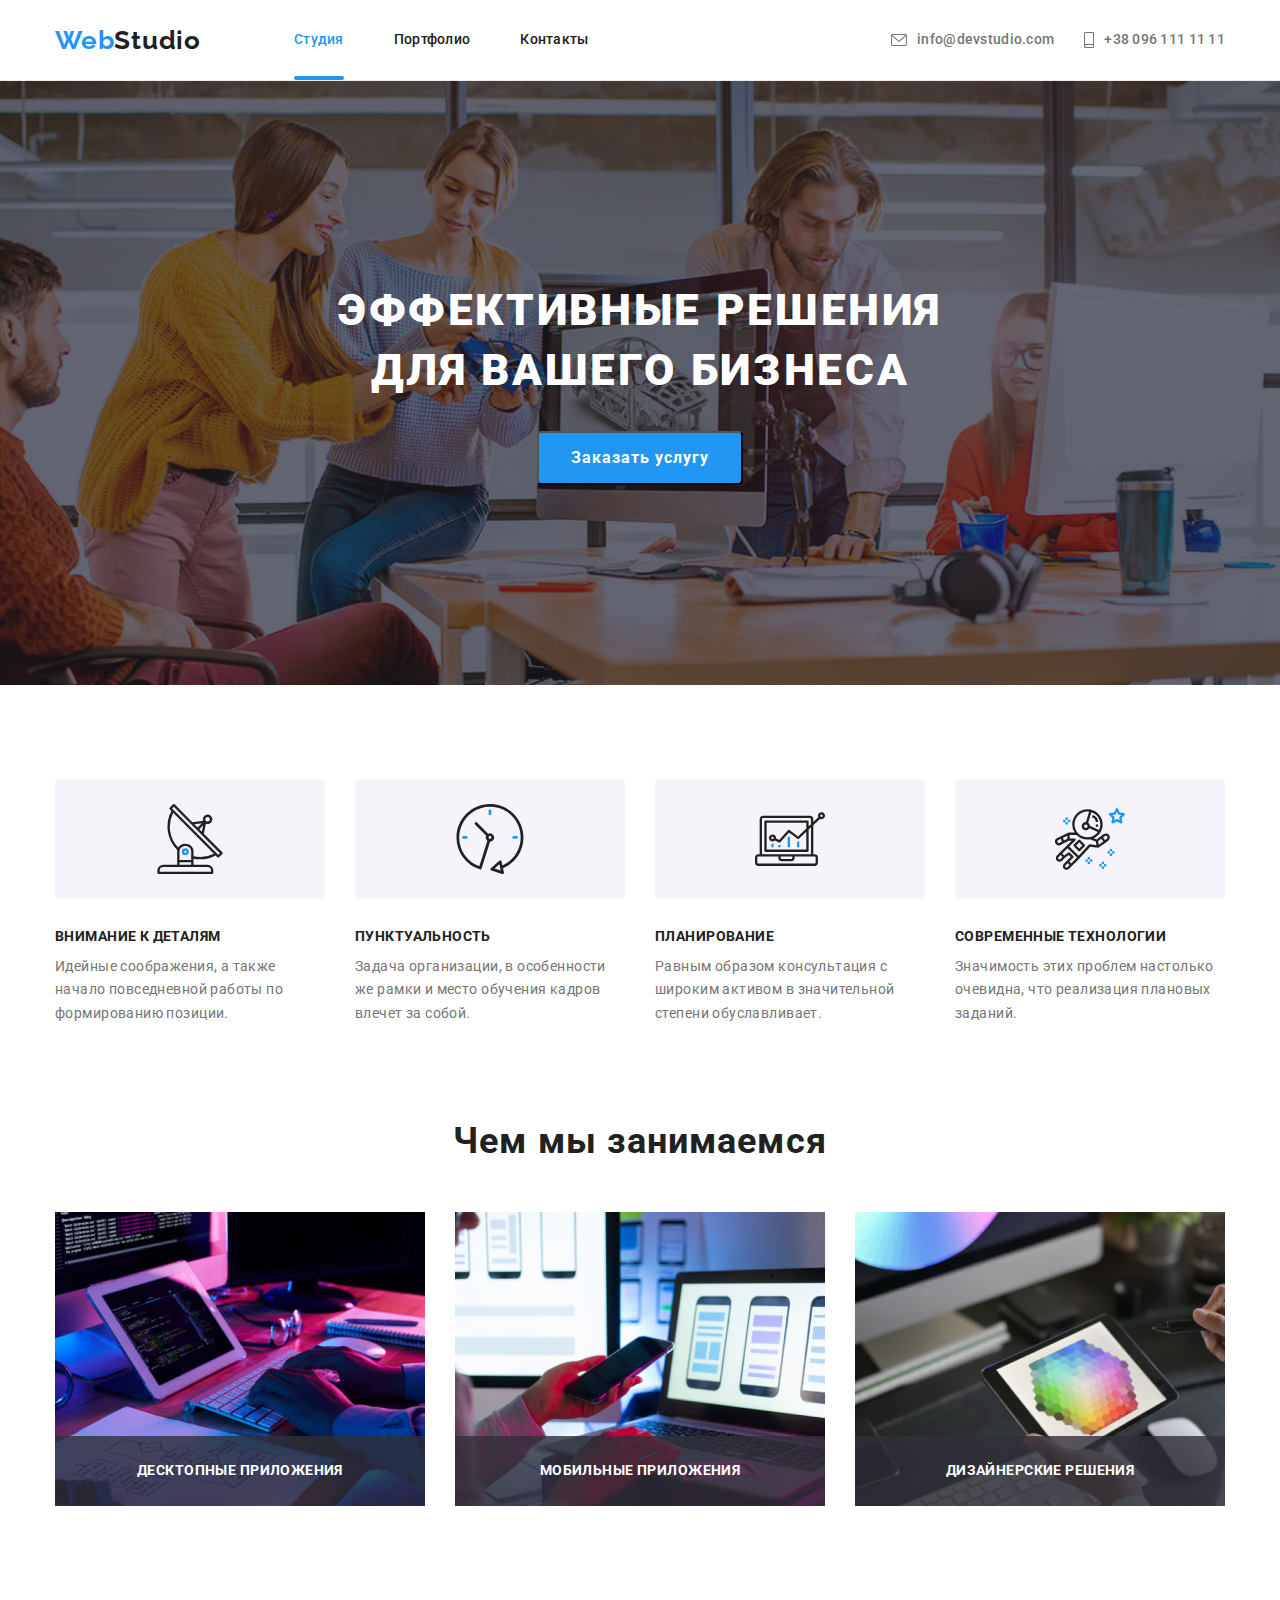
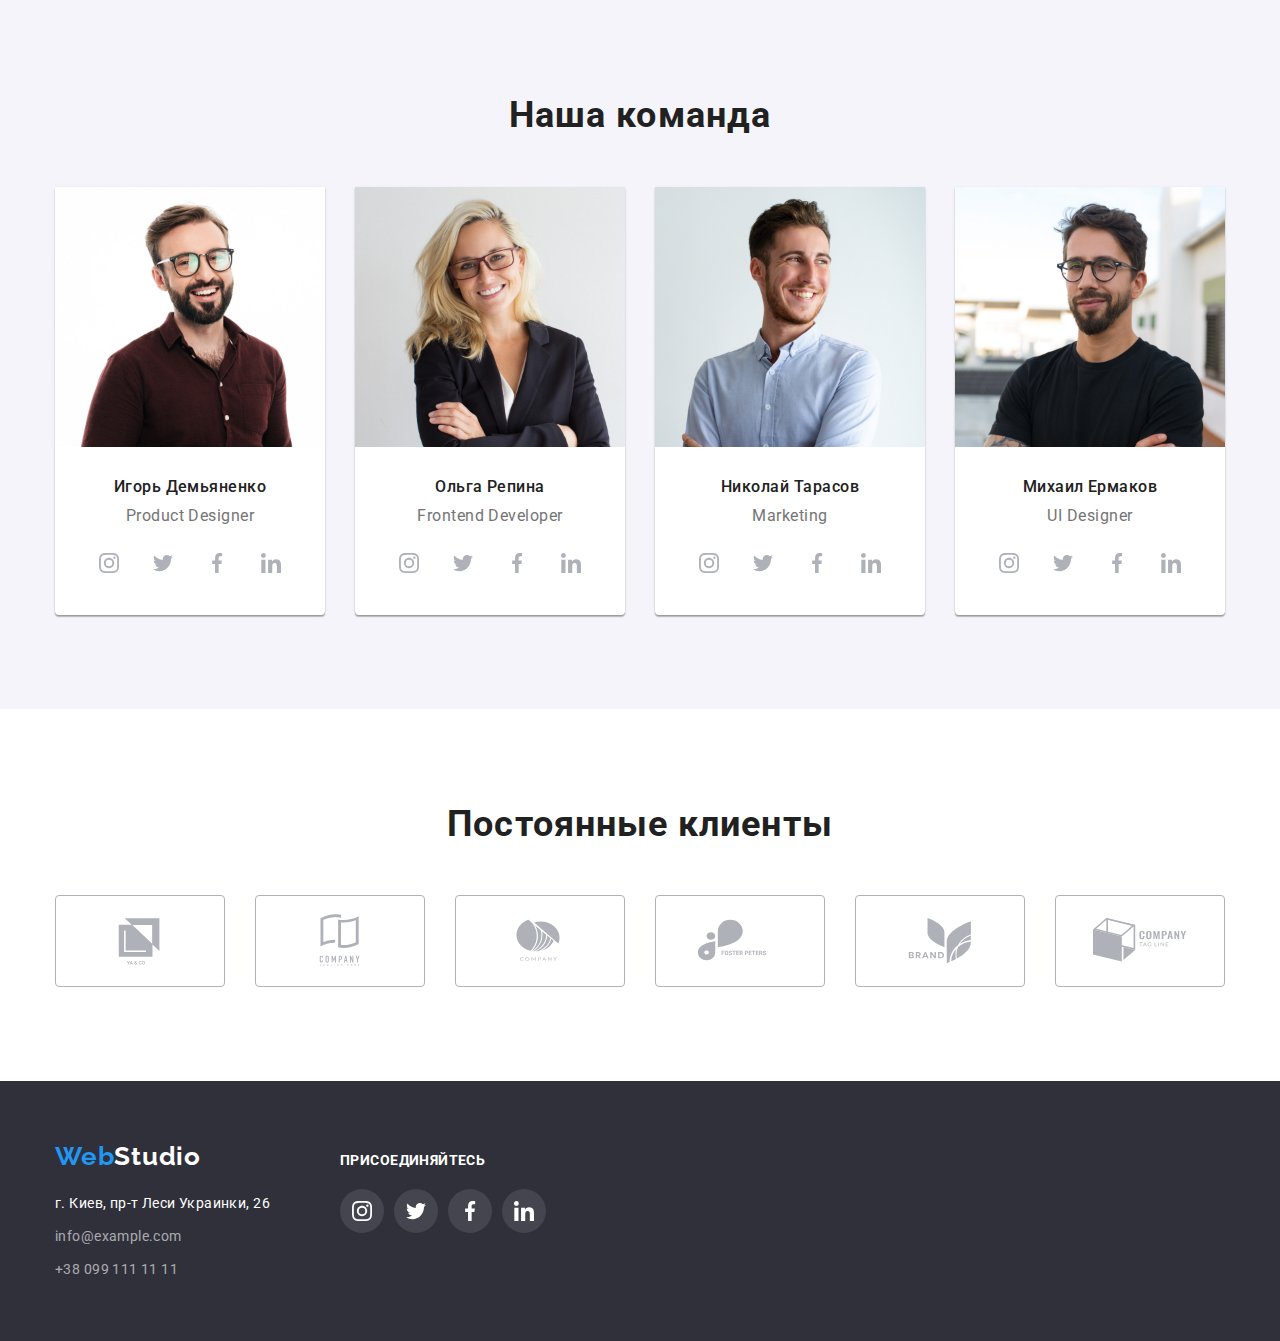
==== index.html @ af5ff61d "Initial commit" ====
<!DOCTYPE html>
<html lang="ru">
<head>
    <meta charset="UTF-8">
    <meta http-equiv="X-UA-Compatible" content="IE=edge">
    <meta name="viewport" content="width=device-width, initial-scale=1.0">    
    <title>Студия</title>
    <link rel="preconnect" href="https://fonts.googleapis.com">
    <link rel="preconnect" href="https://fonts.gstatic.com" crossorigin>
    <link href="https://fonts.googleapis.com/css2?family=Raleway:wght@700&family=Roboto:wght@400;500;700;900&display=swap" rel="stylesheet">
    <link rel="stylesheet" href="https://cdnjs.cloudflare.com/ajax/libs/modern-normalize/1.1.0/modern-normalize.min.css">
    <link rel="stylesheet" href="./css/styles.css">
</head>

<body>
    <!--HEADER  -->
    <header class="header">
        <div class="container">

            <a class="logo-web-hdr" href="">Web<span class="logo-studio-hdr" >Studio</span></a>

            <nav class="hdr-nav" >
                <ul class="hdr-nav-list">
                    <li class="hdr-list-items">
                        <a class="hdr-nav-item current" href="./index.html">Студия</a>
                    </li>
                    <li class="hdr-list-items">
                        <a class="hdr-nav-item" href="./portfolio.html">Портфолио</a>
                    </li>
                    <li class="hdr-list-items">
                        <a class="hdr-nav-item" href="">Контакты</a>
                    </li>    
                </ul>
            </nav>

            <div class="hdr-contact">
                <ul class="hdr-contact-list">
                    <li class="hdr-contact-item">
                        <a class="hdr-item-link" href="mailto:info@devstudio.com">
                            <svg class="hdr-icon" width="16" height="12">
                                <use href="./images/icons.svg/header/assy.svg#icon-envelope"></use>
                            </svg>
                            info@devstudio.com
                        </a>
                    </li>
                    <li class="hdr-contact-item">           
                        <a class="hdr-item-link" href="tel:+380961111111">
                            <svg class="hdr-icon" width="10" height="16">
                                <use href="./images/icons.svg/header/assy.svg#icon-smartphone"></use>
                            </svg>
                            +38 096 111 11 11
                        </a>
                    </li>
                </ul>
            </div>
        </div>
    </header>

    <main>
        <!-- секция HERO -->
        <section class="hero">
            <div class="container">           
                <h1 class="hero-title" >Эффективные решения <br>для вашего бизнеса</h1>
                <button class="hero-button" type="button" data-modal-open>Заказать услугу</button> 
            </div>
        </section>
        <!-- наши преимущества -->
        <section class="best section">
            <div class="container">
                <h2 class="best-title visually-hidden">Наши преимущества</h2>
                <ul class="best-list">
                    <li class="best-list-item">
                        <div class="best-item-icon">
                            <svg class="best-icon" width="70" height="70">
                                <use href="./images/icons.svg/best-section/assy.svg#icon-antenna"></use>
                            </svg>
                        </div>
                        <h3 class="best-item-title">Внимание к деталям</h3>
                        <p class="best-item-text" >Идейные соображения, а также начало повседневной работы по формированию позиции.</p>
                    </li>
                    <li class="best-list-item">
                        <div class="best-item-icon">
                            <svg class="best-icon" width="70" height="70">
                                <use href="./images/icons.svg/best-section/assy.svg#icon-clock"></use>
                            </svg>
                        </div>
                        <h3 class="best-item-title" >Пунктуальность</h3>
                        <p class="best-item-text" >Задача организации, в особенности же рамки и место обучения кадров влечет за собой.</p>
                    </li>
                    <li class="best-list-item">
                        <div class="best-item-icon">
                            <svg class="best-icon" width="70" height="70">
                                <use href="./images/icons.svg/best-section/assy.svg#icon-diagram"></use>
                            </svg>
                        </div>
                        <h3 class="best-item-title" >Планирование</h3>
                        <p class="best-item-text" >Равным образом консультация с широким активом в значительной степени обуславливает.</p>
                    </li>
                    <li class="best-list-item">
                        <div class="best-item-icon">
                            <svg class="best-icon" width="70" height="70">
                                <use href="./images/icons.svg/best-section/assy.svg#icon-astronaut"></use>
                            </svg>
                        </div>
                        <h3 class="best-item-title" >Современные технологии</h3>
                        <p class="best-item-text" >Значимость этих проблем настолько очевидна, что реализация плановых заданий.</p>
                    </li>
                </ul>
            </div>  
        </section>
        <!-- Чем мы занимаемся -->
        <section class="services section">
            <div class="container">
                <h2 class="sevices-title">Чем мы занимаемся</h2>
                <ul class="services-list">
                    <li class="srvcs-list-item">
                        <div class="srvcs-list-subitem">
                            <img class="srvcs-subitem-img" src="./images/our-services/img(1).jpg" alt="разработка сайтов" width="370" height="294">
                            <h3 class="srvcs-subitem-title">Десктопные приложения</h3>
                        </div>
                    </li>
                    <li class="srvcs-list-item">
                        <div class="srvcs-list-subitem">
                            <img class="srvcs-subitem-img" src="./images/our-services/img(2).jpg" alt="разработка мобильных приложений" width="370" height="294">
                            <h3 class="srvcs-subitem-title">Мобильные приложения</h3>
                        </div>
                    </li>
                    <li class="srvcs-list-item">
                        <div class="srvcs-list-subitem">
                            <img class="srvcs-subitem-img" src="./images/our-services/img(3).jpg" alt="разработка дизайна" width="370" height="294">
                            <h3 class="srvcs-subitem-title">Дизайнерские решения</h3>
                        </div>
                    </li>
                </ul>
            </div>               
        </section>
        <!-- Наша команда -->
        <section class="team section">
            <div class="container">
                <h2 class="team-title" >Наша команда</h2>
                <ul class="team-list" >
                    <li class="team-list-item">
                        <img class="team-item-img" src="./images/our-team/img(1).jpg" alt="Игорь Демьяненко Product Designer" width="270" height="260">                        
                        <div class="team-subitem">
                            <h3 class="team-item-title">Игорь Демьяненко</h3>
                            <p class="team-item-text">Product Designer</p>
                            <ul class="team-list-icon">
                                <li class="team-item-icon">
                                    <a class="team-social-links" href="">
                                        <svg class="team-link-icon" width="20" height="20">
                                            <use href="./images/icons.svg/social-links/assy.svg#icon-instagram"></use>
                                        </svg>
                                    </a>
                                </li>
                                <li class="team-item-icon">
                                    <a class="team-social-links" href="">
                                        <svg class="team-link-icon" width="20" height="20">
                                            <use href="./images/icons.svg/social-links/assy.svg#icon-twitter"></use>
                                        </svg>
                                    </a>
                                </li>
                                <li class="team-item-icon">
                                    <a class="team-social-links" href="">
                                        <svg class="team-link-icon" width="20" height="20">
                                            <use href="./images/icons.svg/social-links/assy.svg#icon-facebook"></use>
                                        </svg>
                                    </a>
                                </li>
                                <li class="team-item-icon">
                                    <a class="team-social-links" href="">
                                        <svg class="team-link-icon" width="20" height="20">
                                            <use href="./images/icons.svg/social-links/assy.svg#icon-linkedin"></use>
                                        </svg>
                                    </a>
                                </li>
                            </ul>
                        </div>    
                    </li>
                    <li class="team-list-item">
                        <img class="team-item-img" src="./images/our-team/img(2).jpg" alt="Ольга Репина Frontend Developer" width="270" height="260">
                        <div class="team-subitem">
                            <h3 class="team-item-title">Ольга Репина</h3>
                            <p class="team-item-text">Frontend Developer</p>
                            <ul class="team-list-icon">
                                <li class="team-item-icon">
                                    <a class="team-social-links" href="">
                                        <svg class="team-link-icon" width="20" height="20">
                                            <use href="./images/icons.svg/social-links/assy.svg#icon-instagram"></use>
                                        </svg>
                                    </a>
                                </li>
                                <li class="team-item-icon">
                                    <a class="team-social-links" href="">
                                        <svg class="team-link-icon" width="20" height="20">
                                            <use href="./images/icons.svg/social-links/assy.svg#icon-twitter"></use>
                                        </svg>
                                    </a>
                                </li>
                                <li class="team-item-icon">
                                    <a class="team-social-links" href="">
                                        <svg class="team-link-icon" width="20" height="20">
                                            <use href="./images/icons.svg/social-links/assy.svg#icon-facebook"></use>
                                        </svg>
                                    </a>
                                </li>
                                <li class="team-item-icon">
                                    <a class="team-social-links" href="">
                                        <svg class="team-link-icon" width="20" height="20">
                                            <use href="./images/icons.svg/social-links/assy.svg#icon-linkedin"></use>
                                        </svg>
                                    </a>
                                </li>
                            </ul>
                        </div>    
                    </li>
                    <li class="team-list-item">
                        <img class="team-item-img" src="./images/our-team/img(3).jpg" alt="Николай Тарасов Marketing" width="270" height="260">
                        <div class="team-subitem">
                            <h3 class="team-item-title">Николай Тарасов</h3>
                            <p class="team-item-text">Marketing</p>
                            <ul class="team-list-icon">
                                <li class="team-item-icon">
                                    <a class="team-social-links" href="">
                                        <svg class="team-link-icon" width="20" height="20">
                                            <use href="./images/icons.svg/social-links/assy.svg#icon-instagram"></use>
                                        </svg>
                                    </a>
                                </li>
                                <li class="team-item-icon">
                                    <a class="team-social-links" href="">
                                        <svg class="team-link-icon" width="20" height="20">
                                            <use href="./images/icons.svg/social-links/assy.svg#icon-twitter"></use>
                                        </svg>
                                    </a>
                                </li>
                                <li class="team-item-icon">
                                    <a class="team-social-links" href="">
                                        <svg class="team-link-icon" width="20" height="20">
                                            <use href="./images/icons.svg/social-links/assy.svg#icon-facebook"></use>
                                        </svg>
                                    </a>
                                </li>
                                <li class="team-item-icon">
                                    <a class="team-social-links" href="">
                                        <svg class="team-link-icon" width="20" height="20">
                                            <use href="./images/icons.svg/social-links/assy.svg#icon-linkedin"></use>
                                        </svg>
                                    </a>
                                </li>
                            </ul>
                        </div>    
                    </li>
                    <li class="team-list-item">
                        <img class="team-item-img" src="./images/our-team/img(4).jpg" alt="Михаил Ермаков UI Designer" width="270" height="260">
                        <div class="team-subitem">
                            <h3 class="team-item-title">Михаил Ермаков</h3>
                            <p class="team-item-text">UI Designer</p>
                            <ul class="team-list-icon">
                                <li class="team-item-icon">
                                    <a class="team-social-links" href="">
                                        <svg class="team-link-icon" width="20" height="20">
                                            <use href="./images/icons.svg/social-links/assy.svg#icon-instagram"></use>
                                        </svg>
                                    </a>
                                </li>
                                <li class="team-item-icon">
                                    <a class="team-social-links" href="">
                                        <svg class="team-link-icon" width="20" height="20">
                                            <use href="./images/icons.svg/social-links/assy.svg#icon-twitter"></use>
                                        </svg>
                                    </a>
                                </li>
                                <li class="team-item-icon">
                                    <a class="team-social-links" href="">
                                        <svg class="team-link-icon" width="20" height="20">
                                            <use href="./images/icons.svg/social-links/assy.svg#icon-facebook"></use>
                                        </svg>
                                    </a>
                                </li>
                                <li class="team-item-icon">
                                    <a class="team-social-links" href="">
                                        <svg class="team-link-icon" width="20" height="20">
                                            <use href="./images/icons.svg/social-links/assy.svg#icon-linkedin"></use>
                                        </svg>
                                    </a>
                                </li>
                            </ul>
                        </div>    
                    </li>
                </ul>
            </div>    
        </section>
        <!-- Постоянные клиенты -->
        <section class="customer section">
            <div class="container">
                <h2 class="customer-title">Постоянные клиенты</h2>
                <ul class="customer-list">
                    <li class="customer-list-item">
                        <a class="customer-item-link" href="">
                            <svg class="customer-link-icon" width="106" height="60">
                                <use href="./images/icons.svg/customers/assy.svg#icon-Logo"></use>
                            </svg>
                        </a>
                    </li>
                    <li class="customer-list-item">
                        <a class="customer-item-link" href="">
                            <svg class="customer-link-icon" width="106" height="60">
                                <use href="./images/icons.svg/customers/assy.svg#icon-Logo1"></use>
                            </svg>
                        </a>
                    </li>
                    <li class="customer-list-item">
                        <a class="customer-item-link" href="">
                            <svg class="customer-link-icon" width="106" height="60">
                                <use href="./images/icons.svg/customers/assy.svg#icon-Logo2"></use>
                            </svg>
                        </a>
                    </li>
                    <li class="customer-list-item">
                        <a class="customer-item-link" href="">
                            <svg class="customer-link-icon" width="106" height="60">
                                <use href="./images/icons.svg/customers/assy.svg#icon-Logo3"></use>
                            </svg>
                        </a>
                    </li>
                    <li class="customer-list-item">
                        <a class="customer-item-link" href="">
                            <svg class="customer-link-icon" width="106" height="60">
                                <use href="./images/icons.svg/customers/assy.svg#icon-Logo4"></use>
                            </svg>
                        </a>
                    </li>
                    <li class="customer-list-item">
                        <a class="customer-item-link" href="">
                            <svg class="customer-link-icon" width="106" height="60">
                                <use href="./images/icons.svg/customers/assy.svg#icon-Logo5"></use>
                            </svg>
                        </a>
                    </li>
                </ul>

            </div>

        </section>
    </main>

    <!-- FOOTER -->
    <footer class="footer">
        <div class="container">
            <address class="footer-address">
                <a class="logo-web-ftr" href="">Web<span class="logo-studio-ftr">Studio</span></a>
                <ul class="ftr-address-links">
                    <li class="ftr-address-item">
                        <a class="ftr-item-map" href="https://goo.gl/maps/c1n4icCPhH8XGdS66" target="_blank" rel="noreferrer   noopener">г. Киев, пр-т Леси Украинки, 26</a>
                    </li>
                    <li class="ftr-address-item">
                        <a class="ftr-item-contact" href="maito:info@example.com">info@example.com</a>
                    </li>
                    <li class="ftr-address-item">
                        <a class="ftr-item-contact" href="tel:+380991111111">+38 099 111 11 11</a>
                    </li>
                </ul>
            </address>
            <div class="footer-join">
                <h3 class="ftr-join-title">присоединяйтесь</h3>
                <ul class="ftr-join-list">
                    <li class="ftr-list-item">
                        <a class="ftr-item-link" href="">
                            <svg class="ftr-link-icon" width="20" height="20" >
                                <use href="./images/icons.svg/social-links/assy.svg#icon-instagram" ></use>
                            </svg>
                        </a>
                    </li>
                    <li class="ftr-list-item">
                        <a class="ftr-item-link" href="">
                            <svg class="ftr-link-icon" width="20" height="20" >
                                <use href="./images/icons.svg/social-links/assy.svg#icon-twitter" ></use>
                            </svg>
                        </a>
                    </li>
                    <li class="ftr-list-item">
                        <a class="ftr-item-link" href="">
                            <svg class="ftr-link-icon" width="20" height="20" >
                                <use href="./images/icons.svg/social-links/assy.svg#icon-facebook" ></use>
                            </svg>
                        </a>
                    </li>
                    <li class="ftr-list-item">
                        <a class="ftr-item-link" href="">
                            <svg class="ftr-link-icon" width="20" height="20" >
                                <use href="./images/icons.svg/social-links/assy.svg#icon-linkedin" ></use>
                            </svg>
                        </a>
                    </li>
                </ul>
            </div>
        </div>    
    </footer> 

    <!-- Модальное окно -->
    <div class="backdrop is-hidden" data-modal>
        <div class="modal-wrapper">
            <button class="modal-button" type="button" data-modal-close>             
               <svg class="mobal-button-icon" width="18" height="18">
                   <use href="./images/icons.svg/modal-window/symbol-defs.svg#icon-close-black-18dp"></use>
               </svg>
            </button>            
        </div>
    </div>

    <script src="./js/modal.js"></script>

</body>
</html>
---- css/styles.css ----
:root {
  --main-background-color: #e5e5e5;
  --main-black-color: #212121;
  --main-white-color: #ffffff;
  --text-color: #757575;
  --logo-hover-color: #2196f3;
  --transition-origin: 250ms cubic-bezier(0.4, 0, 0.2, 1);
}

body {
  font-family: Roboto, sans-serif;
}
h1,
h2,
h3,
h4,
h5,
h6,
p,
ul {
  margin-top: 0;
  margin-bottom: 0;
  padding-left: 0;
}
img {
  display: block;
  max-width: 100%;
  height: auto;
}
.container {
  width: 1200px;
  padding-left: 15px;
  padding-right: 15px;
  margin-left: auto;
  margin-right: auto;
}
.section {
  padding: 94px 0;
}
.visually-hidden {
  position: absolute;
  clip: rect(0 0 0 0);
  width: 1px;
  height: 1px;
  margin: -1px;
}

/* HEADER */
.header {
  border-bottom: 1px solid #ececec;
}
.header .container {
  display: flex;
  align-items: center;  
}

/* логотип */

.logo-web-hdr {
  display: block;
  margin-right: 93px;
  padding: 24px 0;
}
.logo-web-hdr,
.logo-studio-hdr {
  font-family: Raleway, sans-serif;
  font-weight: 700;
  font-size: 26px;
  line-height: 1.19;
  letter-spacing: 0.03em;
  color: var(--logo-hover-color);
  text-decoration: none;
}
.logo-studio-hdr {
  color: var(--main-black-color);
}
.logo-studio-ftr {
  color: var(--main-white-color);
}
/* навигация */

.hdr-nav-list {
  display: flex;
  align-items: center;
  list-style: none;
}
.hdr-list-items {
  position: relative;
  margin-right: 50px;
}
.hdr-list-items:last-child {
  margin-right: 0;
}
/* можно сделать одну запись, вместо двух, которые сверху:
.nav-list .items:not(:last-child) {
  margin-right: 50px;
}*/
.hdr-nav-item {
  display: block;
  padding: 32px 0;

  transition: color var(--transition-origin);

  font-weight: 500;
  font-size: 14px;
  line-height: 1.14;
  letter-spacing: 0.02em;
  color: var(--main-black-color);
  text-decoration: none;
}

.hdr-nav-item:hover,
.hdr-nav-item:focus {
  color: var(--logo-hover-color);
}
.current {
  color: var(--logo-hover-color);
}
.current::after {
  content: '';
  display: block;
  position: absolute;
  bottom: 0;
  left: 0;
  width: 100%;
  height: 4px;
  border-radius: 2px;
  background-color: var(--logo-hover-color);
}
/* контакты */

.hdr-contact {
  margin-left: auto;
}
.hdr-contact-list {
  display: flex;
  align-items: center;
  list-style: none;
}
.hdr-contact-item:not(:last-child) {
  margin-right: 30px;
}
.hdr-item-link {
  display: flex;
  align-items: center;
  padding: 32px 0;

  font-weight: 500;
  font-size: 14px;
  line-height: 1.14;
  letter-spacing: 0.02em;
  color: var(--text-color);
  text-decoration: none;

  transition: color var(--transition-origin);
}
.hdr-item-link:hover,
.hdr-item-link:focus {
  color: var(--logo-hover-color);
}
.hdr-icon {
  margin-right: 10px;
  fill: currentColor;
}

/* MAIN */

/*страница СТУДИЯ */

/* секция HERO */

.hero {
  max-width: 1600px;
  margin-left: auto;
  margin-right: auto;
  padding-top: 200px;
  padding-bottom: 200px;
  text-align: center;

  background-color: #c4c4c4;
  background-image: linear-gradient(to bottom, rgba(47, 48, 58, 0.4), rgba(47, 48, 58, 0.4)),
    url(../images/hero/img.jpg);
  background-position: center;
  background-size: cover;
  background-repeat: no-repeat;
}

.hero-title {
  margin-bottom: 30px;

  font-weight: 900;
  font-size: 44px;
  line-height: 1.36;
  text-align: center;
  letter-spacing: 0.06em;
  text-transform: uppercase;
  color: var(--main-white-color);
}
.hero-button {
  padding: 10px 32px;
  min-width: 200px;

  font-weight: 700;
  font-size: 16px;
  line-height: 1.87;
  letter-spacing: 0.06em;
  background-color: var(--logo-hover-color);
  color: var(--main-white-color);
  cursor: pointer;
  border-radius: 4px;
}

/* секция Наши Преимущества */

.best-list {
  display: flex;
  justify-content: center;

  list-style: none;
}
.best-list-item {
  width: 270px;
}
.best-list-item:not(:last-child) {
  margin-right: 30px;
}
.best-item-icon {
  display: flex;
  justify-content: center;
  align-items: center;
  margin-bottom: 30px;
  width: 270px;
  height: 120px;

  background-color: #f5f4fa;
  border-radius: 4px;
}
.best-icon {
  display: block;
}

.best-item-title {
  margin-bottom: 10px;

  font-weight: 700;
  font-size: 14px;
  line-height: 1.14;
  letter-spacing: 0.03em;
  text-transform: uppercase;
  color: var(--main-black-color);
}
.best-item-text {
  font-weight: 400;
  font-size: 14px;
  line-height: 1.71;
  letter-spacing: 0.03em;
  color: var(--text-color);
}
/* секция Чем Мы Занимаемся */

.services {
  padding-top: 0;
}
.sevices-title,
.team-title {
  margin-bottom: 50px;

  font-weight: 700;
  font-size: 36px;
  line-height: 1.17;
  text-align: center;
  letter-spacing: 0.03em;
  color: var(--main-black-color);
}
.services-list {
  display: flex;

  list-style: none;
}
.srvcs-list-item:not(:last-child) {
  margin-right: 30px;
}
.srvcs-list-subitem {
  position: relative;
}
.srvcs-subitem-title {
  display: flex;
  justify-content: center;
  align-items: center;
  position: absolute;
  bottom: 0;
  left: 0;
  width: 100%;
  height: 70px;  
  background-color: rgba(47, 48, 58, 0.8);

  font-weight: 700;
  font-size: 14px;
  line-height: 1.14; 
  letter-spacing: 0.03em;
  text-transform: uppercase;
  color: var(--main-white-color);
}

/* секция Наша Команда */

.team {
  background-color: #f5f4fa;
}
.team-list {
  display: flex;

  list-style: none;
}
.team-list-item {
  background: var(--main-white-color);
  box-shadow: 0px 1px 3px rgba(0, 0, 0, 0.12), 0px 1px 1px rgba(0, 0, 0, 0.14),
    0px 2px 1px rgba(0, 0, 0, 0.2);
  border-radius: 0px 0px 4px 4px;
}
.team-list-item:not(:last-child) {
  margin-right: 30px;
}
.team-subitem {
  padding-top: 30px;
  padding-bottom: 30px;
}
.team-item-title {
  margin-bottom: 10px;
  font-weight: 500;
  font-size: 16px;
  line-height: 1.19;
  text-align: center;
  letter-spacing: 0.03em;
  color: var(--main-black-color);
}

.team-item-text {
  font-weight: 400;
  font-size: 16px;
  line-height: 1.19;
  text-align: center;
  letter-spacing: 0.03em;
  color: var(--text-color);
}
.team-list-icon {
  display: flex;
  list-style: none;
  align-items: center;
  justify-content: center;
  margin-top: 16px;
}
.team-item-icon:not(:last-child) {
  margin-right: 10px;
}
.team-social-links {
  display: flex;
  justify-content: center;
  align-items: center;
  background-color: var(--main-white-color);
  border-radius: 50%;
  width: 44px;
  height: 44px;
  
  transition: background-color var(--transition-origin)
}
.team-social-links:hover,
.team-social-links:focus {
  background-color: var(--logo-hover-color);
}
.team-link-icon {
  fill: #afb1b8;
  transition: fill var(--transition-origin);
}
.team-social-links:hover .team-link-icon,
.team-social-links:focus .team-link-icon {
  fill: var(--main-white-color);
}

/* секция Постоянные клиенты */

.customer-title {
  font-weight: 700;
  font-size: 36px;
  line-height: 1.17;
  text-align: center;
  letter-spacing: 0.03em;

  color: var(--main-black-color);
}
.customer-list {
  display: flex;
  align-items: center;
  justify-content: center;
  margin-top: 50px;
  list-style: none;
}
.customer-list-item:not(:last-child) {
  margin-right: 30px;
}

.customer-item-link {
  display: flex;
  align-items: center;
  justify-content: center;

  width: 170px;
  height: 92px;
  border: 1px solid #afb1b8;
  box-sizing: border-box;
  border-radius: 4px;

  transition: border var(--transition-origin);
}
.customer-item-link:hover,
.customer-item-link:focus {
  border: 1px solid var(--logo-hover-color);
}
.customer-link-icon {
  fill: #afb1b8;

  transition: fill var(--transition-origin);
}
.customer-item-link:hover .customer-link-icon,
.customer-item-link:focus .customer-link-icon {
  fill: var(--logo-hover-color);
}

/* страница ПОРТФОЛИО */

/* кнопки */

.portfolio-buttons-list {
  display: flex;
  justify-content: center;
  align-items: center;
  margin-bottom: 50px;

  list-style: none;
}
.prtfl-list-botton:not(:last-child) {
  margin-right: 8px;
}
.prtfl-button-item {
  padding: 6px 22px;
  text-align: center;
  border: 0;
  border-radius: 4px;

  font-family: inherit;
  font-weight: 500;
  font-size: 16px;
  line-height: 1.63;
  letter-spacing: 0.03em;
  background-color: #f5f4fa;
  color: var(--main-black-color);
  cursor: pointer;

  transition: background-color var(--transition-origin), color var(--transition-origin),          box-shadow var(--transition-origin);
}
.prtfl-button-item:hover,
.prtfl-button-item:focus {
  background-color: var(--logo-hover-color);
  color: var(--main-white-color);
  box-shadow: 0px 3px 1px rgba(0, 0, 0, 0.1), 0px 1px 2px rgba(0, 0, 0, 0.08),
    0px 2px 2px rgba(0, 0, 0, 0.12);
}
/* список работ */

.portfolio-list {
  display: flex;
  flex-wrap: wrap;

  list-style: none;
}
.portfolio-items {
  margin-right: 30px;
  margin-bottom: 30px;
}
.portfolio-items:nth-child(3n) {
  margin-right: 0;
}
.portfolio-items:nth-last-child(-n + 3) {
  margin-bottom: 0;
}
.prtfl-item-link {
  display: block;

  transition: box-shadow var(--transition-origin);
}
.prtfl-item-link:hover,
.prtfl-item-link:focus {
  box-shadow: 0px 1px 1px rgba(0, 0, 0, 0.12), 0px 4px 4px rgba(0, 0, 0, 0.06),
    1px 4px 6px rgba(0, 0, 0, 0.16);
}
.prtfl-img-overlay {
  position: relative;
  overflow: hidden;
}
.prtfl-overlay {
  display: flex;
  justify-content: center;
  align-items: center;
  padding: 63px 24px;
  position: absolute;
  width: 100%;
  height: 100%;
  top: 0;
  left: 0;

  transform: translateY(100%);  
  transition: transform var(--transition-origin);

  background-color: rgba(33, 150, 243, 0.9);

  font-weight: 400;
  font-size: 18px;
  line-height: 1.56;  
  letter-spacing: 0.03em;  
  color: var(--main-white-color);
}
.prtfl-item-link:hover .prtfl-overlay,
.prtfl-item-link:focus .prtfl-overlay {
  transform: translateY(0);
}
.prtfl-subitem {
  padding: 20px 24px;
  border: 1px solid #eeeeee;
}
.prtfl-item-title {
  margin-bottom: 4px;

  font-weight: 700;
  font-size: 18px;
  line-height: 2;
  letter-spacing: 0.06em;
  color: var(--main-black-color);
}

.prtfl-item-text {
  font-weight: 400;
  font-size: 16px;
  line-height: 1.87;
  letter-spacing: 0.03em;
  color: var(--text-color);
}

/* FOOTER */

.footer {
  padding-top: 60px;
  padding-bottom: 60px;
  background-color: #2f303a;
}
.footer .container {
  display: flex;
  align-items: baseline;
}
.footer-address {
  margin-right: 70px;
}
/*  логотип */

.logo-web-ftr {
  display: inline-block;
  margin-bottom: 20px;
}
.logo-web-ftr,
.logo-studio-ftr {
  font-family: Raleway, sans-serif;
  font-style: normal;
  font-weight: 700;
  font-size: 26px;
  line-height: 1.19;
  letter-spacing: 0.03em;
  color: var(--logo-hover-color);
  text-decoration: none;
}
.logo-studio-ftr {
  color: var(--main-white-color);
}

/* адрес и контакты */

.ftr-address-links {
  list-style: none;
}
.ftr-address-item:not(:last-child) {
  margin-bottom: 9px;
}
.ftr-item-map,
.ftr-item-contact {
  font-style: normal;
  font-weight: 400;
  font-size: 14px;
  line-height: 1.71;
  letter-spacing: 0.03em;
  color: var(--main-white-color);
  text-decoration: none;
}
.ftr-item-contact {
  color: rgba(255, 255, 255, 0.6);

  transition: color var(--transition-origin);
}
.ftr-item-contact:hover,
.ftr-item-contact:focus {
  color: var(--logo-hover-color);
}

/* ПРИСОЕДИНЯЙТЕСЬ */

.ftr-join-title {
  margin-bottom: 20px;

  font-weight: 700;
  font-size: 14px;
  line-height: 1.14;
  letter-spacing: 0.03em;
  text-transform: uppercase;
  color: #ffffff;
}
.ftr-join-list {
  display: flex;
  list-style: none;
}
.ftr-list-item:not(:last-child) {
  margin-right: 10px;
}
.ftr-item-link {
  display: flex;
  justify-content: center;
  align-items: center;
  background-color: rgba(255, 255, 255, 0.1);
  border-radius: 50%;
  width: 44px;
  height: 44px;

  transition: background-color var(--transition-origin);
}
.ftr-item-link:hover,
.ftr-item-link:focus {
  background-color: var(--logo-hover-color);
}
.ftr-link-icon {
  fill: var(--main-white-color);
}

/* МОДАЛЬНОЕ ОКНО */
.backdrop {
  position: fixed;
  top: 0;
  left: 0;
  width: 100vw;
  height: 100vh;

  background-color: rgba(0, 0, 0, 0.2);
  opacity: 1;
  visibility: visible;
  pointer-events: initial;

  transition: opacity 250ms cubic-bezier(0.4, 0, 0.2, 1), visibility 250ms cubic-bezier(0.4, 0, 0.2, 1);
}
.backdrop.is-hidden {
  opacity: 0;
  visibility: hidden;
  pointer-events: none;
}
.modal-wrapper {
  position: absolute;
  top: 50%;
  left: 50%;
  width: 528px;
  height: 581px;
  transform: translate(-50%, -50%);

  background-color: var(--main-white-color);
  box-shadow: 0px 1px 3px rgba(0, 0, 0, 0.12),
  0px 1px 1px rgba(0, 0, 0, 0.14),
  0px 2px 1px rgba(0, 0, 0, 0.2);
  border-radius: 4px;
}
.modal-button {
  display: flex;
  align-items: center;
  justify-content: center;
  position: absolute;
  top: 8px;
  right: 8px;
  width: 30px;
  height: 30px;
  cursor: pointer;

  border-radius: 50%;  
  background-color: var(--main-white-color); 
  border: 1px solid rgba(0, 0, 0, 0.1);
}
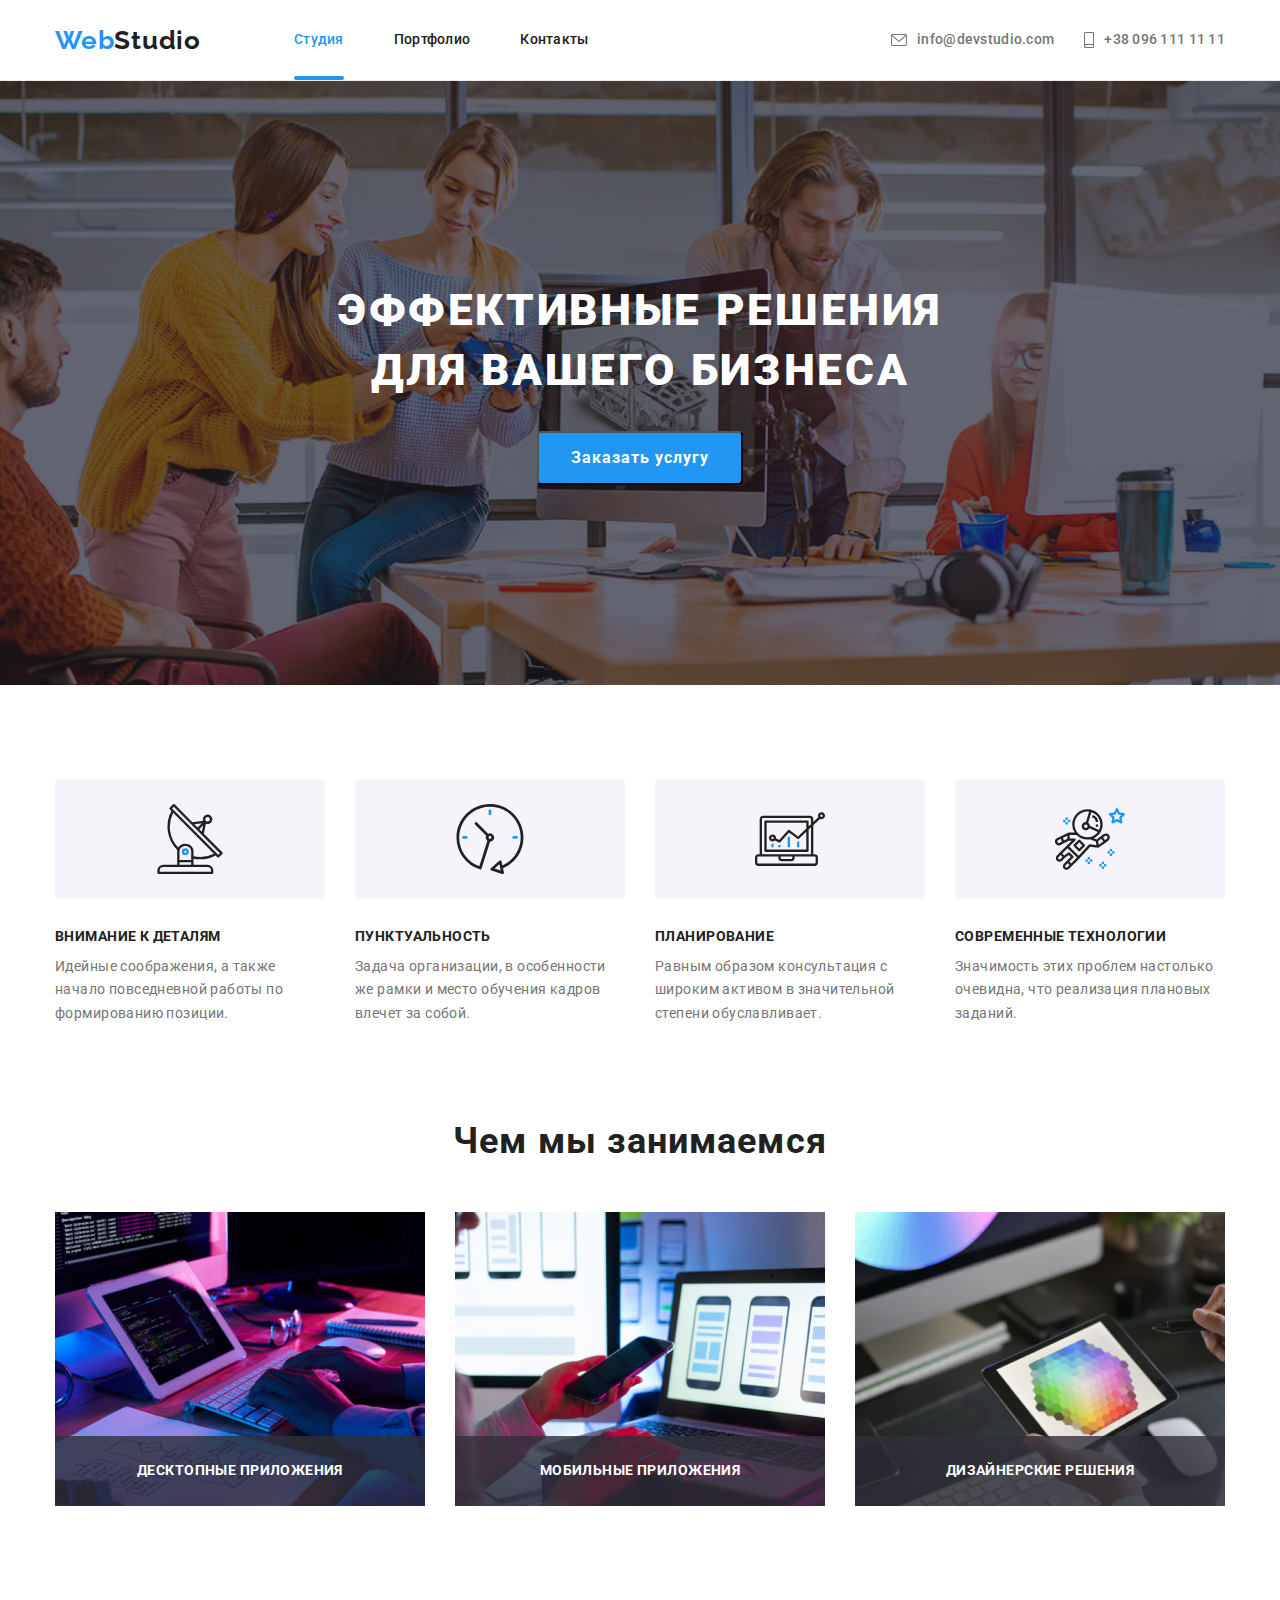
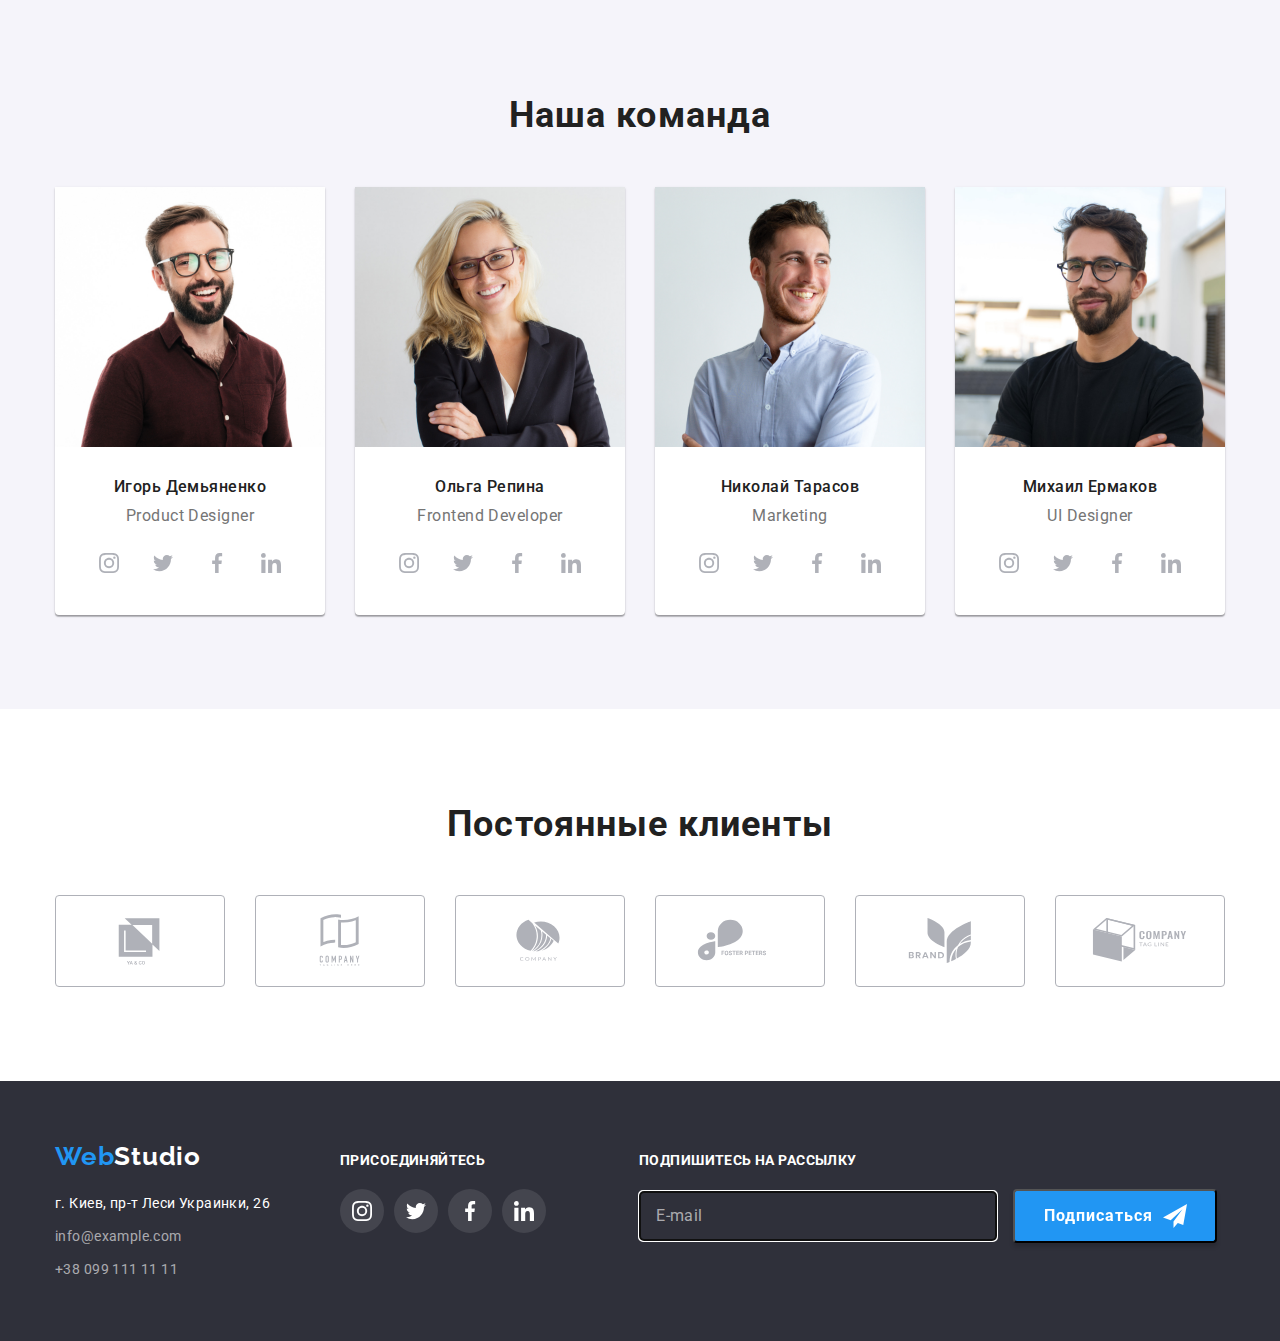
==== commit c8d47ec8: "футер+75% окна - сделано" ====
--- a/index.html
+++ b/index.html
@@ -394,18 +394,60 @@
                     </li>
                 </ul>
             </div>
-        </div>    
+            <div class="footer-subscride">
+                <h3 class="ftr-subscride-title">Подпишитесь на рассылку</h3>
+                <form class="ftr-form" autocomplete="off">
+                    <input class="ftr-form-input" type="email" name="email" placeholder="E-mail" autofocus/>
+                    <button class="ftr-form-button" type="submit">Подписаться
+                        <svg class="ftr-button-icon" width="24" height="24">
+                            <use href="./images/icons.svg/modal-window/assy-icons.svg#icon-icon-send"></use>
+                        </svg>
+                    </button>
+                </form>
+            </div>
+        </div>
+       
     </footer> 
 
     <!-- Модальное окно -->
     <div class="backdrop is-hidden" data-modal>
         <div class="modal-wrapper">
             <button class="modal-button" type="button" data-modal-close>             
-               <svg class="mobal-button-icon" width="18" height="18">
-                   <use href="./images/icons.svg/modal-window/symbol-defs.svg#icon-close-black-18dp"></use>
+               <svg class="mobal-button-icon" width="18" height="18">                  
+                   <use href="./images/icons.svg/modal-window/assy-icons.svg#icon-close-black-18dp"></use>
                </svg>
-            </button>            
+            </button>
+            
+            <form class="modal-form">
+                <b class="modal-thems">Оставьте свои данные, мы вам перезвоним</b>
+                <div class="modal-thems-item">
+                    <label class="thems-item-label" for="name">Имя</label>
+                    <input class="thems-item-input" type="text" name="name" id="name">                    
+                    <svg class="thems-item-icon" width="18" height="18">
+                        <use href="./images/icons.svg/modal-window/assy-icons.svg#icon-person-black-18dp"></use>
+                    </svg>
+                </div>
+                <div class="modal-thems-item">
+                    <label class="thems-item-label" for="tel">Телефон</label>
+                    <input class="thems-item-input" type="tel" name="tel" id="tel">
+                    <svg class="thems-item-icon" width="18" height="18">
+                        <use href="./images/icons.svg/modal-window/assy-icons.svg#icon-phone-black-18dp"></use>
+                    </svg>
+                </div>
+                <div class="modal-thems-item">
+                    <label class="thems-item-label" for="email">Почта</label>
+                    <input class="thems-item-input" type="email" name="email" id="email">
+                    <svg class="thems-item-icon" width="18" height="18">
+                        <use href="./images/icons.svg/modal-window/assy-icons.svg#icon-email-black-18dp"></use>
+                    </svg>
+                </div>
+                <div class="modal-thems-item">
+                    <label class="thems-item-label" for="comment">Комментарий</label>
+                    <textarea class="thems-item-comment" name="comment" id="comment" placeholder="Введите текст"></textarea>
+                </div>
+            </form>            
         </div>
+        
     </div>
 
     <script src="./js/modal.js"></script>
--- a/css/styles.css
+++ b/css/styles.css
@@ -610,6 +610,9 @@
 
 /* ПРИСОЕДИНЯЙТЕСЬ */
 
+.footer-join {
+  margin-right: 93px;
+}
 .ftr-join-title {
   margin-bottom: 20px;
 
@@ -644,6 +647,58 @@
 }
 .ftr-link-icon {
   fill: var(--main-white-color);
+}
+/* Подпишитесь на рассылку */
+
+.ftr-subscride-title {
+  margin-bottom: 20px;
+
+  font-weight: 700;
+  font-size: 14px;
+  line-height: 1.14;
+  letter-spacing: 0.03em;
+  text-transform: uppercase;
+  color: var(--main-white-color);
+}
+
+.ftr-form-input {
+  margin-right: 12px;
+  padding: 15px 16px;
+  width: 358px;
+
+  background-color: #2F303A;
+  color: var(--main-white-color);
+  border: 1px solid rgba(255, 255, 255, 0.3);
+  border-radius: 4px;
+}
+
+.ftr-form-input::placeholder {
+  font-weight: 400;
+  font-size: 16px;
+  line-height: 1.25;
+  letter-spacing: 0.03em;
+  color: rgba(255, 255, 255, 0.6);
+}
+
+.ftr-form-button {
+  padding: 10px 62px 10px 29px;
+  min-width: 200px;
+  position: relative;
+
+  background-color: #2196F3;
+  box-shadow: 0px 4px 4px rgba(0, 0, 0, 0.15);
+  border-radius: 4px;
+
+  font-weight: 700;
+  font-size: 16px;
+  line-height: 1.88;
+  letter-spacing: 0.06em;
+  color: #FFFFFF;
+}
+.ftr-button-icon {
+  position: absolute;
+  top: 13px;
+  right: 28px;
 }
 
 /* МОДАЛЬНОЕ ОКНО */
@@ -667,6 +722,7 @@
   pointer-events: none;
 }
 .modal-wrapper {
+  padding: 40px;
   position: absolute;
   top: 50%;
   left: 50%;
@@ -695,3 +751,63 @@
   background-color: var(--main-white-color); 
   border: 1px solid rgba(0, 0, 0, 0.1);
 }
+
+/* форма заполнения в модальном окне */
+
+
+.modal-form {
+  display: flex;
+  flex-direction: column;
+  align-items: center; 
+  width: 448px;  
+}
+.modal-thems {
+margin-bottom: 12px;
+
+font-weight: 700;
+font-size: 20px;
+line-height: 1.15;
+text-align: center;
+letter-spacing: 0.03em;
+color: #212121;
+}
+.modal-thems-item {
+  display: flex;
+  flex-direction: column;
+  margin-bottom: 10px;
+  width: 100%;
+  position: relative;
+}
+.thems-item-label {
+  margin-bottom: 4px;
+
+  font-weight: 400;
+  font-size: 12px;
+  line-height: 1.16;  
+  letter-spacing: 0.01em;  
+  color: #757575;
+}
+.thems-item-input { 
+  padding: 11px 12px 11px 30px;
+  border: 1px solid rgba(33, 33, 33, 0.2);
+  border-radius: 4px;
+}
+.thems-item-comment { 
+  height: 120px;
+  resize: none;
+  padding: 12px 16px;
+  border: 1px solid rgba(33, 33, 33, 0.2);
+  border-radius: 4px;
+}
+.thems-item-comment::placeholder {
+  font-weight: 400;
+  font-size: 12px;
+  line-height: 1.16;
+  letter-spacing: 0.01em;  
+  color: rgba(117, 117, 117, 0.5)
+}
+.thems-item-icon {
+  position: absolute;
+  bottom: 11px;
+  left: 12px;
+}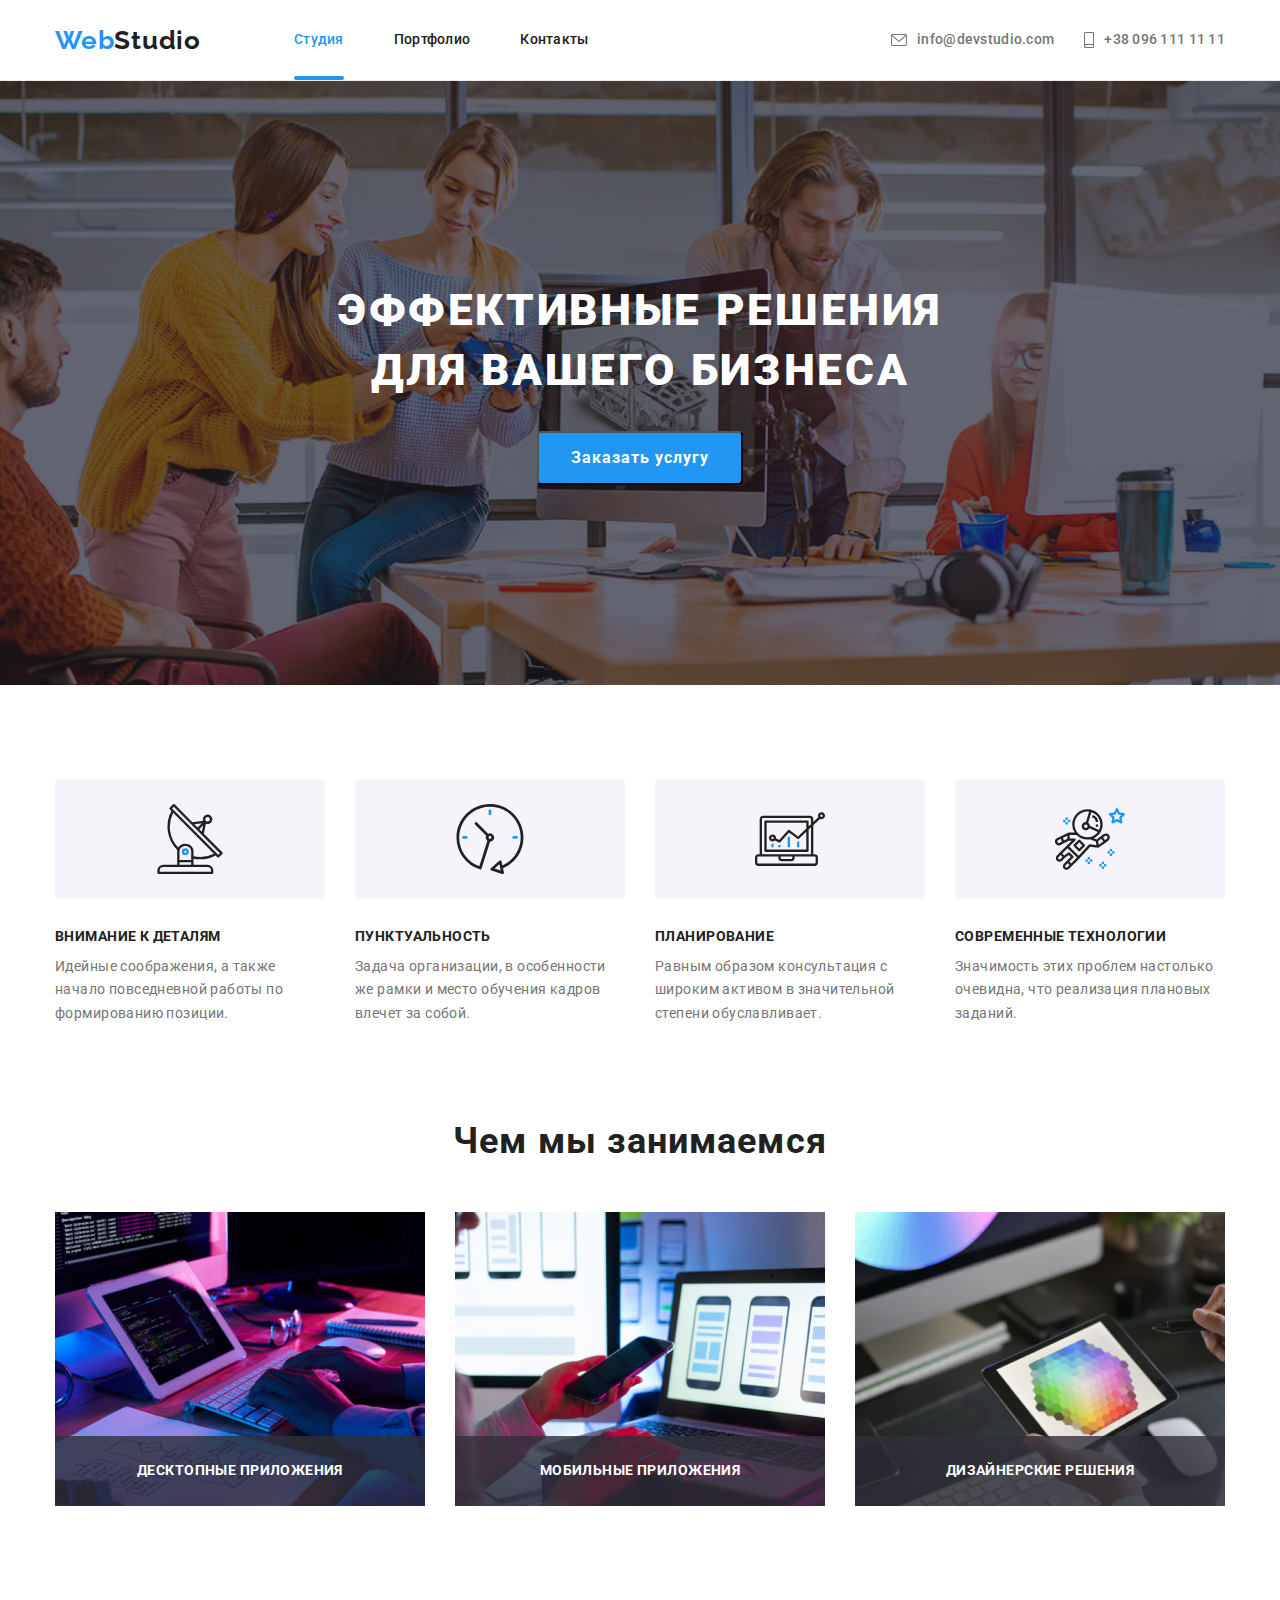
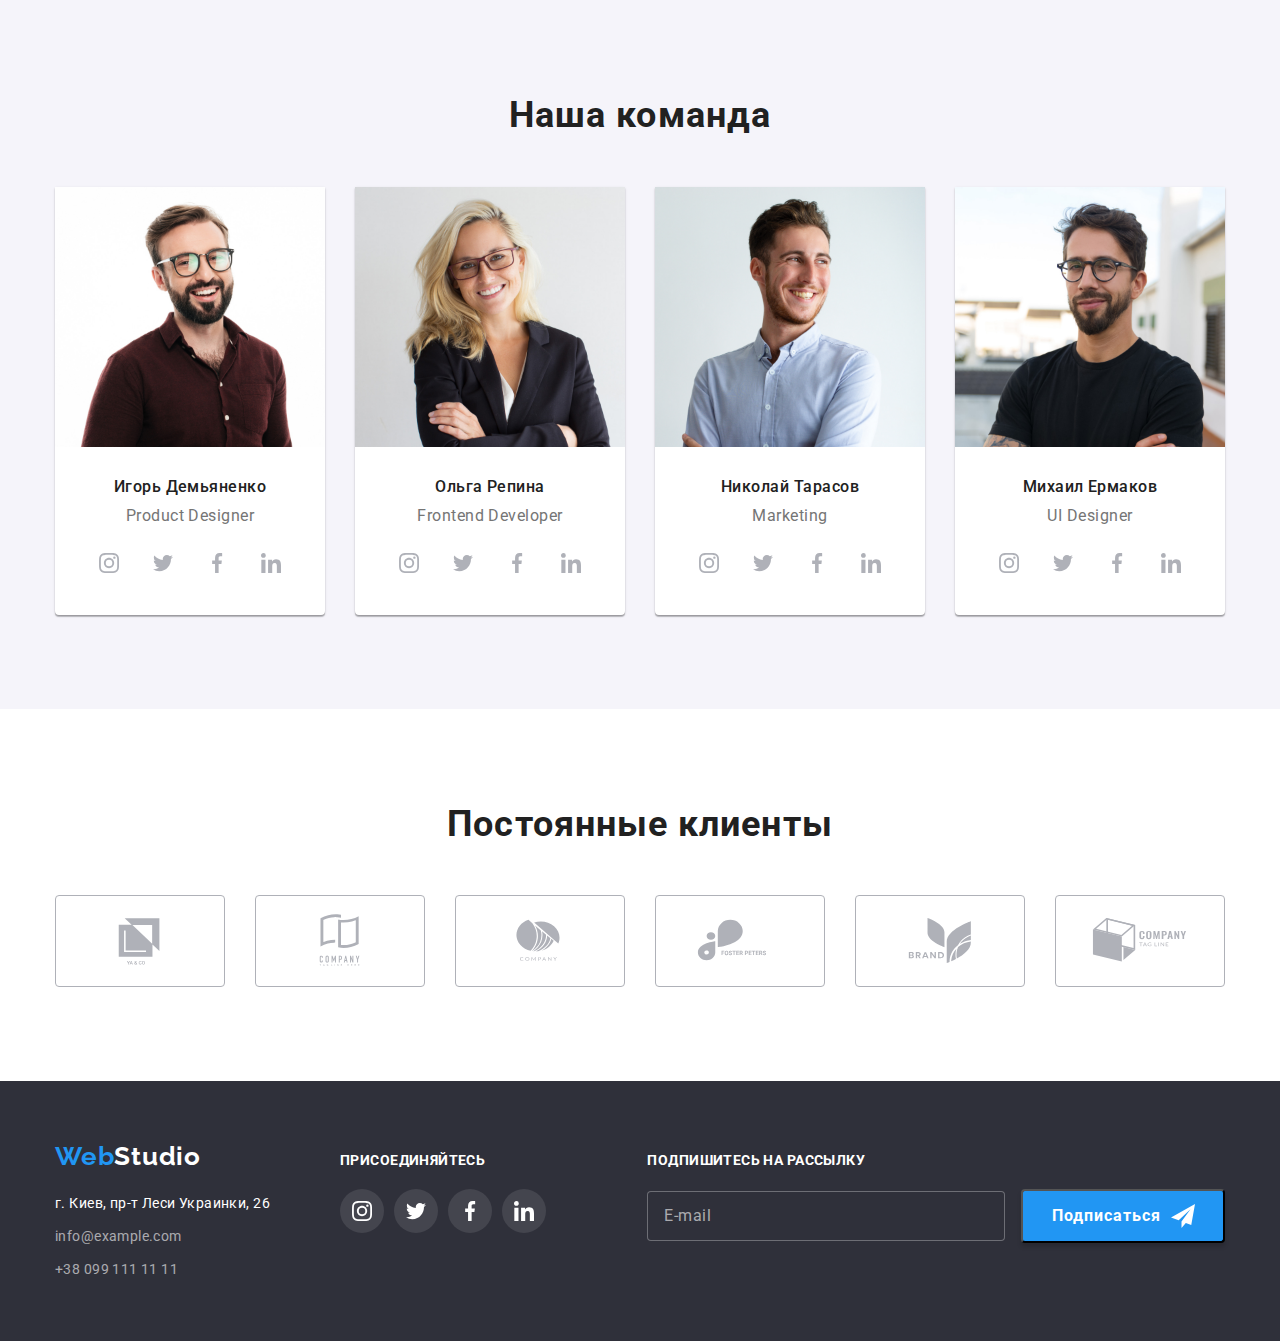
==== commit 6c2d85cb: "готово до перевірки." ====
--- a/index.html
+++ b/index.html
@@ -397,7 +397,7 @@
             <div class="footer-subscride">
                 <h3 class="ftr-subscride-title">Подпишитесь на рассылку</h3>
                 <form class="ftr-form" autocomplete="off">
-                    <input class="ftr-form-input" type="email" name="email" placeholder="E-mail" autofocus/>
+                    <input class="ftr-form-input" type="email" name="email" placeholder="E-mail"/>
                     <button class="ftr-form-button" type="submit">Подписаться
                         <svg class="ftr-button-icon" width="24" height="24">
                             <use href="./images/icons.svg/modal-window/assy-icons.svg#icon-icon-send"></use>
@@ -418,7 +418,7 @@
                </svg>
             </button>
             
-            <form class="modal-form">
+            <form class="modal-form" autocomplete="off">
                 <b class="modal-thems">Оставьте свои данные, мы вам перезвоним</b>
                 <div class="modal-thems-item">
                     <label class="thems-item-label" for="name">Имя</label>
@@ -441,10 +441,22 @@
                         <use href="./images/icons.svg/modal-window/assy-icons.svg#icon-email-black-18dp"></use>
                     </svg>
                 </div>
-                <div class="modal-thems-item">
+                <div class="modal-thems-item textarea">
                     <label class="thems-item-label" for="comment">Комментарий</label>
                     <textarea class="thems-item-comment" name="comment" id="comment" placeholder="Введите текст"></textarea>
                 </div>
+                <div class="modal-thems-item checkbox">
+                    <label class="modal-checkbox-lable" for="contract">
+                        <input class="modal-checkbox-input" type="checkbox" name="concent" id="contract">
+                        <svg class="modal-checkbox-icon" width="18" height="18">
+                            <use href="./images/icons.svg/modal-window/assy-icons.svg#icon-icon-check"></use>
+                        </svg>
+                        Соглашаюсь с рассылкой и принимаю
+                        <a class="modal-checkbox-link" href="">Условия договора</a>
+                    </label>
+                </div>  
+                <button class="modal-thems-button" type="submit">Отправить</button> 
+
             </form>            
         </div>
         
--- a/css/styles.css
+++ b/css/styles.css
@@ -610,9 +610,6 @@
 
 /* ПРИСОЕДИНЯЙТЕСЬ */
 
-.footer-join {
-  margin-right: 93px;
-}
 .ftr-join-title {
   margin-bottom: 20px;
 
@@ -650,6 +647,9 @@
 }
 /* Подпишитесь на рассылку */
 
+.footer-subscride {
+  margin-left: auto;
+}
 .ftr-subscride-title {
   margin-bottom: 20px;
 
@@ -684,6 +684,7 @@
   padding: 10px 62px 10px 29px;
   min-width: 200px;
   position: relative;
+  cursor: pointer;
 
   background-color: #2196F3;
   box-shadow: 0px 4px 4px rgba(0, 0, 0, 0.15);
@@ -702,6 +703,7 @@
 }
 
 /* МОДАЛЬНОЕ ОКНО */
+
 .backdrop {
   position: fixed;
   top: 0;
@@ -746,14 +748,17 @@
   width: 30px;
   height: 30px;
   cursor: pointer;
+  transition: fill var(--transition-origin);
 
   border-radius: 50%;  
   background-color: var(--main-white-color); 
   border: 1px solid rgba(0, 0, 0, 0.1);
 }
+.modal-button:hover {
+  fill: var(--logo-hover-color);
+}
 
 /* форма заполнения в модальном окне */
-
 
 .modal-form {
   display: flex;
@@ -776,28 +781,41 @@
   flex-direction: column;
   margin-bottom: 10px;
   width: 100%;
-  position: relative;
+  position: relative; 
 }
 .thems-item-label {
-  margin-bottom: 4px;
-
+  margin-bottom: 4px;  
+  
   font-weight: 400;
   font-size: 12px;
   line-height: 1.16;  
   letter-spacing: 0.01em;  
   color: #757575;
 }
-.thems-item-input { 
+.thems-item-input {
+  cursor: pointer;
   padding: 11px 12px 11px 30px;
   border: 1px solid rgba(33, 33, 33, 0.2);
   border-radius: 4px;
+  transition: border-color var(--transition-origin);
+}
+.thems-item-input:focus-within {
+  border-color: var(--logo-hover-color);
+}
+.textarea {
+  margin-bottom: 20px;
 }
 .thems-item-comment { 
   height: 120px;
   resize: none;
   padding: 12px 16px;
+  cursor: pointer;
   border: 1px solid rgba(33, 33, 33, 0.2);
   border-radius: 4px;
+  transition: border-color var(--transition-origin);
+}
+.thems-item-comment:focus-within {
+  border-color: var(--logo-hover-color);
 }
 .thems-item-comment::placeholder {
   font-weight: 400;
@@ -810,4 +828,59 @@
   position: absolute;
   bottom: 11px;
   left: 12px;
+  transition: fill var(--transition-origin);
+}
+.thems-item-input:focus-within + .thems-item-icon {
+  fill: var(--logo-hover-color);  
+}
+
+.checkbox {
+  margin-bottom: 30px;  
+  position: relative;
+}
+.modal-checkbox-lable {
+  display: flex;
+  justify-content: space-evenly;
+  align-items: center;
+  
+  font-weight: 400;
+  font-size: 14px;
+  line-height: 1.71;  
+  letter-spacing: 0.03em;  
+  color: #757575;
+}
+/* .modal-checkbox-input {
+  appearance: none;
+} */
+.modal-checkbox-icon {
+  position: absolute;  
+  left: 6px; 
+  opacity: 0;
+  visibility: hidden;
+  pointer-events: none;  
+}
+.modal-checkbox-input:checked + .modal-checkbox-icon {
+  background-color: var(--logo-hover-color);
+  opacity: 1;
+  visibility: visible;
+  pointer-events: initial;
+}
+.modal-checkbox-link {
+  color: var(--logo-hover-color);
+}
+.modal-thems-button {
+  min-width: 200px;
+  padding: 10px 55px;
+  cursor: pointer;
+
+  font-weight: 700;
+  font-size: 16px;
+  line-height: 1.88;
+  letter-spacing: 0.06em;  
+  color: #FFFFFF;
+
+  background-color: var(--logo-hover-color);
+  box-shadow: 0px 4px 4px rgba(0, 0, 0, 0.15);
+  border: none;
+  border-radius: 4px;
 }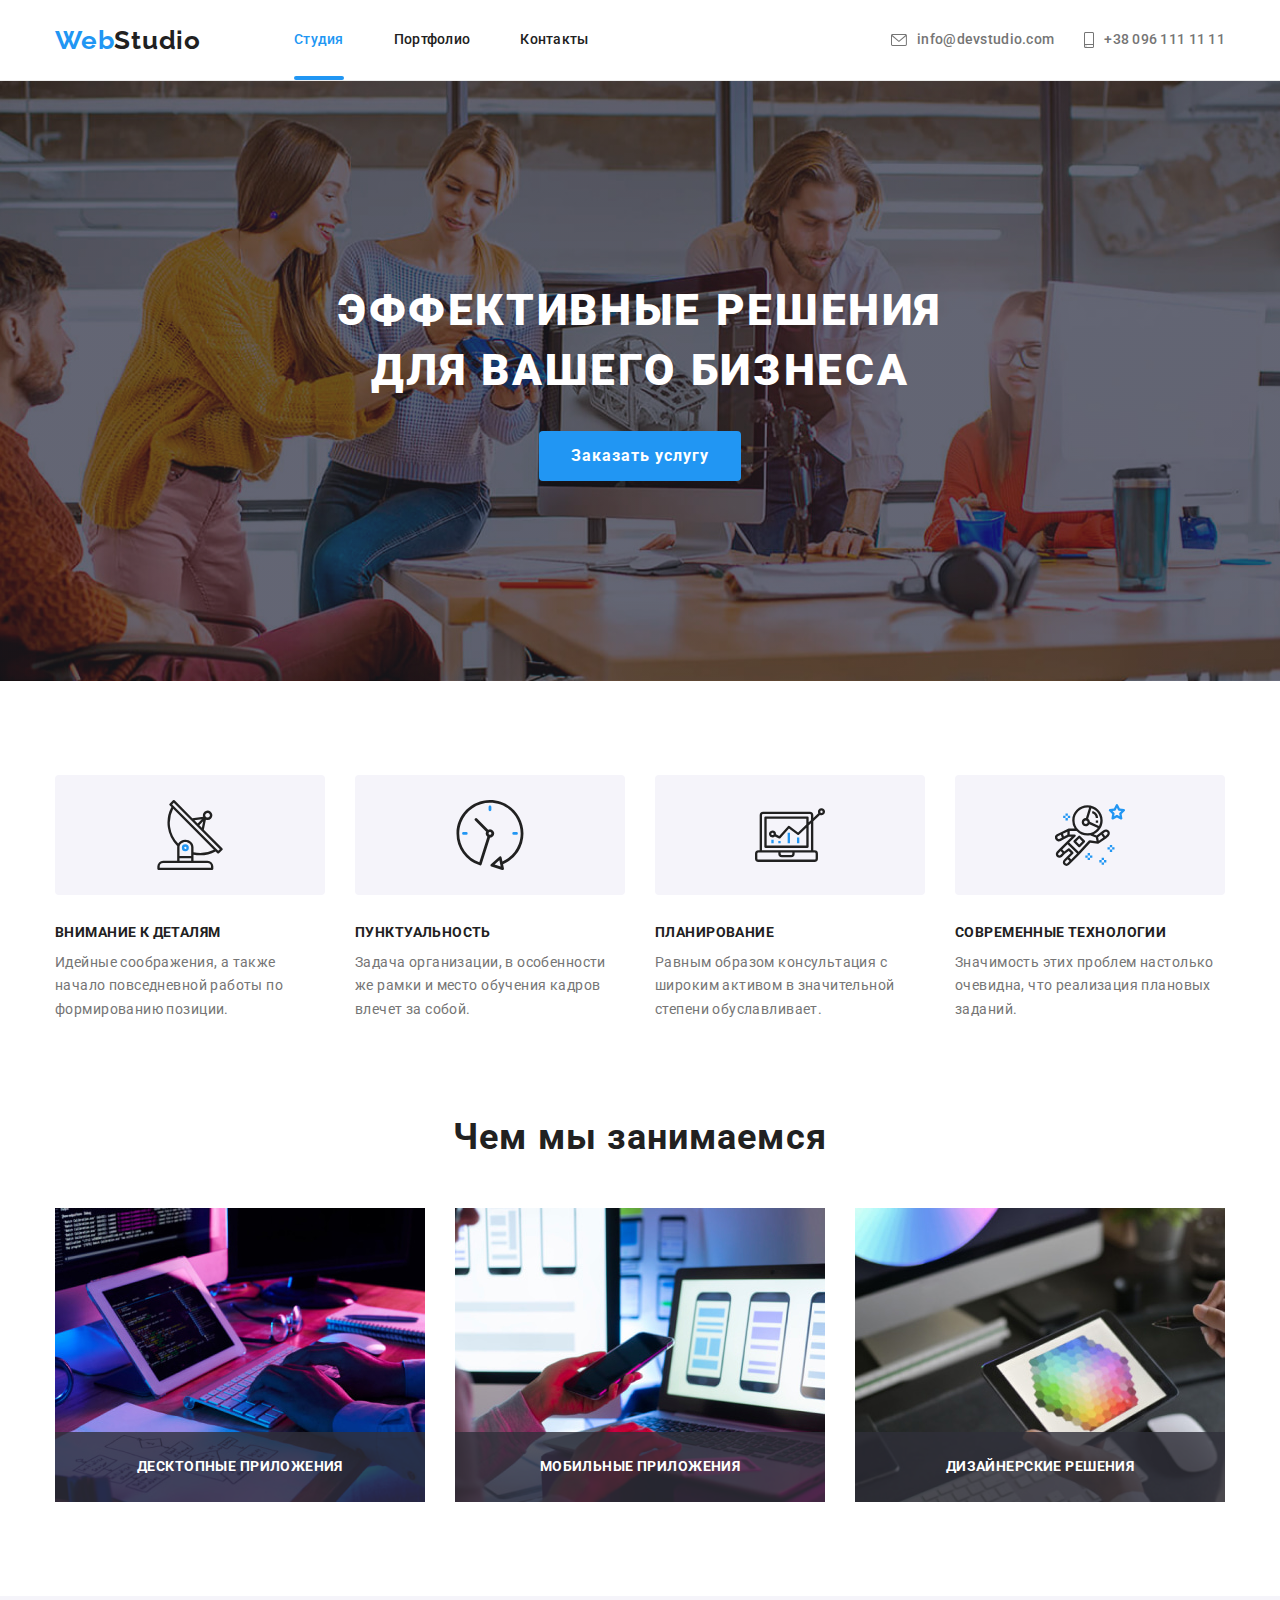
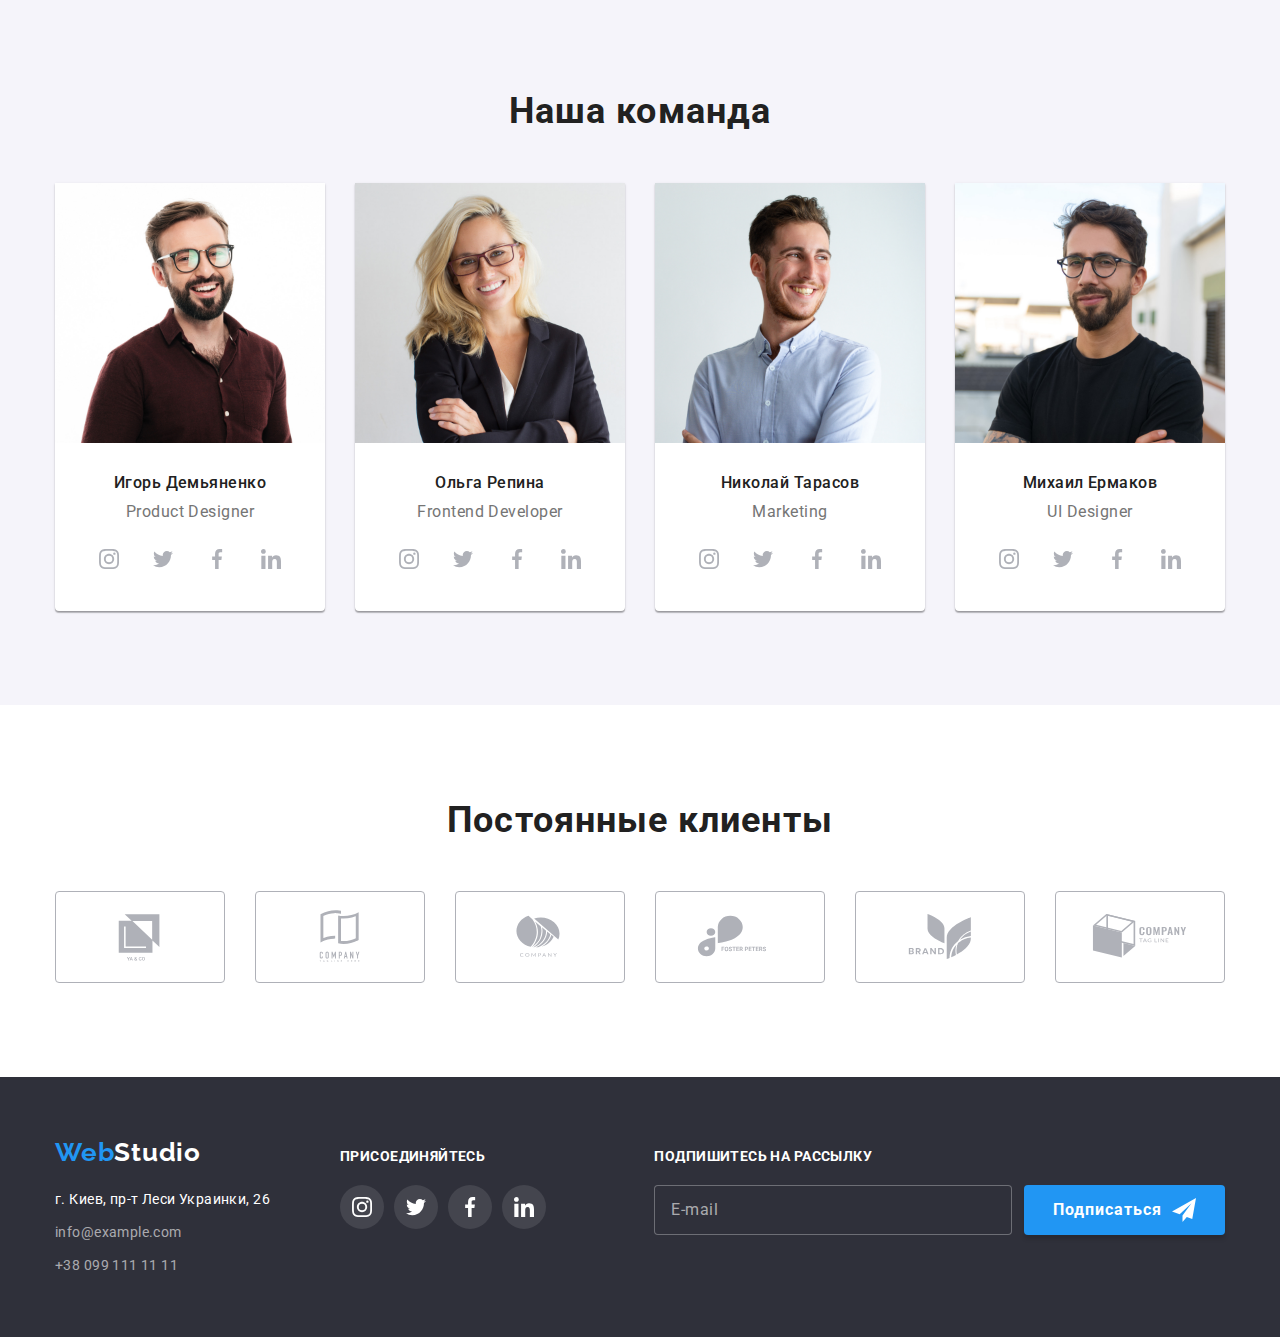
==== commit 83900c57: "hv-06 - ВИКОНАНА" ====
--- a/index.html
+++ b/index.html
@@ -347,20 +347,22 @@
     <!-- FOOTER -->
     <footer class="footer">
         <div class="container">
-            <address class="footer-address">
+            <div class="footer-logo-address">
                 <a class="logo-web-ftr" href="">Web<span class="logo-studio-ftr">Studio</span></a>
-                <ul class="ftr-address-links">
-                    <li class="ftr-address-item">
-                        <a class="ftr-item-map" href="https://goo.gl/maps/c1n4icCPhH8XGdS66" target="_blank" rel="noreferrer   noopener">г. Киев, пр-т Леси Украинки, 26</a>
-                    </li>
-                    <li class="ftr-address-item">
-                        <a class="ftr-item-contact" href="maito:info@example.com">info@example.com</a>
-                    </li>
-                    <li class="ftr-address-item">
-                        <a class="ftr-item-contact" href="tel:+380991111111">+38 099 111 11 11</a>
-                    </li>
-                </ul>
-            </address>
+                <address class="footer-address">
+                    <ul class="ftr-address-links">
+                        <li class="ftr-address-item">
+                            <a class="ftr-item-map" href="https://goo.gl/maps/c1n4icCPhH8XGdS66" target="_blank" rel="noreferrer   noopener">г. Киев, пр-т Леси Украинки, 26</a>
+                        </li>
+                        <li class="ftr-address-item">
+                            <a class="ftr-item-contact" href="maito:info@example.com">info@example.com</a>
+                        </li>
+                        <li class="ftr-address-item">
+                            <a class="ftr-item-contact" href="tel:+380991111111">+38 099 111 11 11</a>
+                        </li>
+                    </ul>
+                </address>
+            </div>
             <div class="footer-join">
                 <h3 class="ftr-join-title">присоединяйтесь</h3>
                 <ul class="ftr-join-list">
@@ -446,14 +448,16 @@
                     <textarea class="thems-item-comment" name="comment" id="comment" placeholder="Введите текст"></textarea>
                 </div>
                 <div class="modal-thems-item checkbox">
-                    <label class="modal-checkbox-lable" for="contract">
-                        <input class="modal-checkbox-input" type="checkbox" name="concent" id="contract">
-                        <svg class="modal-checkbox-icon" width="18" height="18">
-                            <use href="./images/icons.svg/modal-window/assy-icons.svg#icon-icon-check"></use>
-                        </svg>
+                    <label class="modal-checkbox-lable">
+                        <input class="modal-checkbox-input" type="checkbox" name="concent">
+                        <span class="modal-checkbox-wrapper">
+                            <svg class="modal-checkbox-icon" width="18" height="18">
+                                <use href="./images/icons.svg/modal-window/assy-icons.svg#icon-icon-check"></use>
+                            </svg>
+                        </span>
                         Соглашаюсь с рассылкой и принимаю
-                        <a class="modal-checkbox-link" href="">Условия договора</a>
                     </label>
+                    <a class="modal-checkbox-link" href="">Условия договора</a>
                 </div>  
                 <button class="modal-thems-button" type="submit">Отправить</button> 
 
--- a/css/styles.css
+++ b/css/styles.css
@@ -199,6 +199,7 @@
 .hero-button {
   padding: 10px 32px;
   min-width: 200px;
+  border: transparent;
 
   font-weight: 700;
   font-size: 16px;
@@ -556,7 +557,7 @@
   display: flex;
   align-items: baseline;
 }
-.footer-address {
+.footer-logo-address {
   margin-right: 70px;
 }
 /*  логотип */
@@ -660,7 +661,9 @@
   text-transform: uppercase;
   color: var(--main-white-color);
 }
-
+.ftr-form {
+  display: flex;
+}
 .ftr-form-input {
   margin-right: 12px;
   padding: 15px 16px;
@@ -681,13 +684,16 @@
 }
 
 .ftr-form-button {
-  padding: 10px 62px 10px 29px;
-  min-width: 200px;
-  position: relative;
+  display: flex;
+  justify-content: center;
+  align-items: center;
+  padding: 10px 29px;
+  min-width: 200px; 
   cursor: pointer;
 
   background-color: #2196F3;
   box-shadow: 0px 4px 4px rgba(0, 0, 0, 0.15);
+  border: transparent;
   border-radius: 4px;
 
   font-weight: 700;
@@ -697,9 +703,7 @@
   color: #FFFFFF;
 }
 .ftr-button-icon {
-  position: absolute;
-  top: 13px;
-  right: 28px;
+  margin-left: 10px;
 }
 
 /* МОДАЛЬНОЕ ОКНО */
@@ -797,7 +801,12 @@
   padding: 11px 12px 11px 30px;
   border: 1px solid rgba(33, 33, 33, 0.2);
   border-radius: 4px;
+  outline: transparent;
   transition: border-color var(--transition-origin);
+}
+.thems-item-input:hover,
+.thems-item-input:focus {
+  border-color: var(--logo-hover-color);
 }
 .thems-item-input:focus-within {
   border-color: var(--logo-hover-color);
@@ -812,7 +821,12 @@
   cursor: pointer;
   border: 1px solid rgba(33, 33, 33, 0.2);
   border-radius: 4px;
+  outline: transparent;
   transition: border-color var(--transition-origin);
+}
+.thems-item-comment:hover,
+.thems-item-comment:focus {
+  border-color: var(--logo-hover-color);
 }
 .thems-item-comment:focus-within {
   border-color: var(--logo-hover-color);
@@ -830,18 +844,25 @@
   left: 12px;
   transition: fill var(--transition-origin);
 }
+.thems-item-input:hover + .thems-item-icon,
+.thems-item-input:focus + .thems-item-icon {
+  fill: var(--logo-hover-color);
+}
 .thems-item-input:focus-within + .thems-item-icon {
   fill: var(--logo-hover-color);  
 }
 
 .checkbox {
-  margin-bottom: 30px;  
-  position: relative;
+  margin-bottom: 30px;
+  flex-direction: row;  
+  justify-content: space-evenly;
+  align-items: center;  
 }
 .modal-checkbox-lable {
-  display: flex;
-  justify-content: space-evenly;
-  align-items: center;
+  display: flex;  
+  justify-content: center;
+  align-items: center;
+  cursor: pointer;
   
   font-weight: 400;
   font-size: 14px;
@@ -849,21 +870,22 @@
   letter-spacing: 0.03em;  
   color: #757575;
 }
-/* .modal-checkbox-input {
+.modal-checkbox-input {
   appearance: none;
-} */
-.modal-checkbox-icon {
-  position: absolute;  
-  left: 6px; 
-  opacity: 0;
-  visibility: hidden;
-  pointer-events: none;  
-}
-.modal-checkbox-input:checked + .modal-checkbox-icon {
-  background-color: var(--logo-hover-color);
-  opacity: 1;
-  visibility: visible;
-  pointer-events: initial;
+}
+.modal-checkbox-wrapper {
+  display: flex;
+  justify-content: center;
+  align-items: center;
+  margin-right: 8px;
+  width: 18px;
+  height: 18px;
+  border: 1px solid var(--main-black-color);
+  border-radius: 4px;
+}
+.modal-checkbox-input:checked + .modal-checkbox-wrapper {
+  background-color: var(--logo-hover-color); 
+  border: transparent;
 }
 .modal-checkbox-link {
   color: var(--logo-hover-color);
